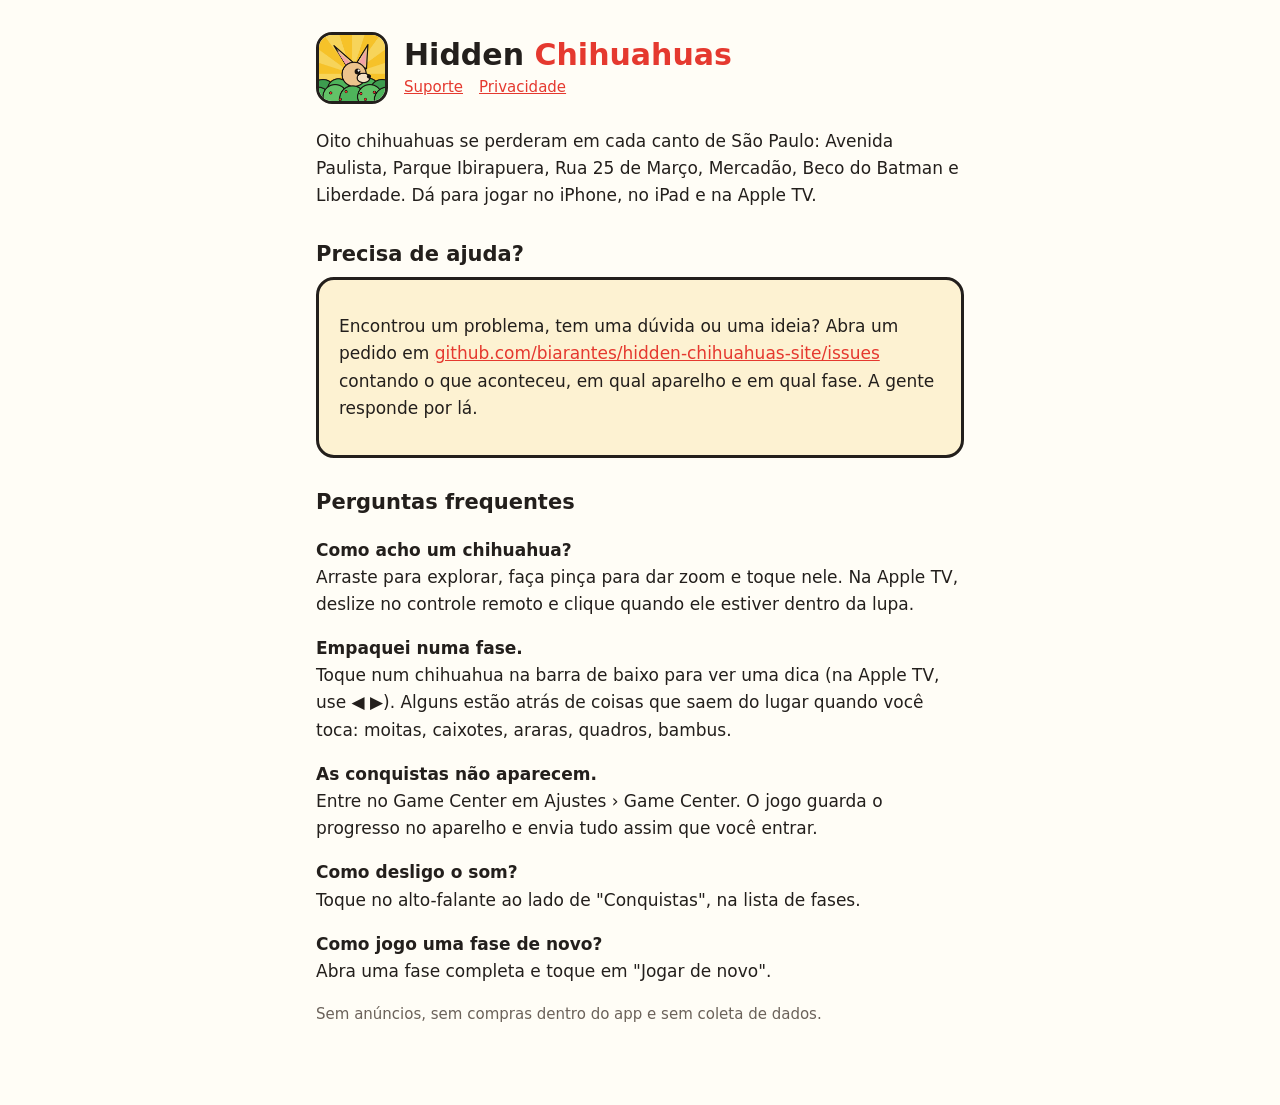
==== index.html @ 867075da "Support and privacy pages for Hidden Chihuahuas Co-Authored-By: Claude Opus 5.5 <noreply@anthropic.c" ====
<!doctype html>
<html lang="pt-BR">
<head>
<meta charset="utf-8">
<meta name="viewport" content="width=device-width, initial-scale=1">
<title>Hidden Chihuahuas · Suporte</title>
<link rel="stylesheet" href="style.css">
</head>
<body>
<main>
  <header>
    <img src="icon.png" alt="">
    <div>
      <h1>Hidden <span>Chihuahuas</span></h1>
      <nav><a href="./">Suporte</a><a href="privacidade.html">Privacidade</a></nav>
    </div>
  </header>

  <p>Oito chihuahuas se perderam em cada canto de São Paulo: Avenida Paulista, Parque Ibirapuera, Rua 25 de Março,
  Mercadão, Beco do Batman e Liberdade. Dá para jogar no iPhone, no iPad e na Apple TV.</p>

  <h2>Precisa de ajuda?</h2>
  <div class="card">
    <p>Encontrou um problema, tem uma dúvida ou uma ideia? Abra um pedido em
    <a href="https://github.com/biarantes/hidden-chihuahuas-site/issues/new">github.com/biarantes/hidden-chihuahuas-site/issues</a>
    contando o que aconteceu, em qual aparelho e em qual fase. A gente responde por lá.</p>
  </div>

  <h2>Perguntas frequentes</h2>
  <p><b>Como acho um chihuahua?</b><br>Arraste para explorar, faça pinça para dar zoom e toque nele. Na Apple TV, deslize no
  controle remoto e clique quando ele estiver dentro da lupa.</p>
  <p><b>Empaquei numa fase.</b><br>Toque num chihuahua na barra de baixo para ver uma dica (na Apple TV, use ◀ ▶).
  Alguns estão atrás de coisas que saem do lugar quando você toca: moitas, caixotes, araras, quadros, bambus.</p>
  <p><b>As conquistas não aparecem.</b><br>Entre no Game Center em Ajustes › Game Center. O jogo guarda o progresso no
  aparelho e envia tudo assim que você entrar.</p>
  <p><b>Como desligo o som?</b><br>Toque no alto-falante ao lado de "Conquistas", na lista de fases.</p>
  <p><b>Como jogo uma fase de novo?</b><br>Abra uma fase completa e toque em "Jogar de novo".</p>

  <p class="muted">Sem anúncios, sem compras dentro do app e sem coleta de dados.</p>
</main>
</body>
</html>
---- style.css ----
:root { --paper: #fffdf6; --ink: #231f1c; --red: #e5392f; --yellow: #f6c12d; --muted: #6b625a; }
@media (prefers-color-scheme: dark) { :root { --paper: #1f1b18; --ink: #f5efe6; --muted: #b9ada0; } }
* { box-sizing: border-box; }
body { margin: 0; background: var(--paper); color: var(--ink); font: 17px/1.6 "Chalkboard SE", ui-rounded, system-ui, sans-serif; }
main { max-width: 680px; margin: 0 auto; padding: 32px 16px 64px; }
header { display: flex; align-items: center; gap: 16px; margin-bottom: 24px; }
header img { width: 72px; height: 72px; border-radius: 16px; border: 3px solid var(--ink); }
h1 { margin: 0; font-size: 30px; line-height: 1.1; }
h1 span { color: var(--red); }
h2 { font-size: 21px; margin: 28px 0 6px; }
a { color: var(--red); }
nav { display: flex; gap: 16px; margin-top: 4px; font-size: 15px; }
.muted { color: var(--muted); font-size: 15px; }
.card { border: 3px solid var(--ink); border-radius: 18px; padding: 16px 20px; background: color-mix(in srgb, var(--yellow) 18%, var(--paper)); }
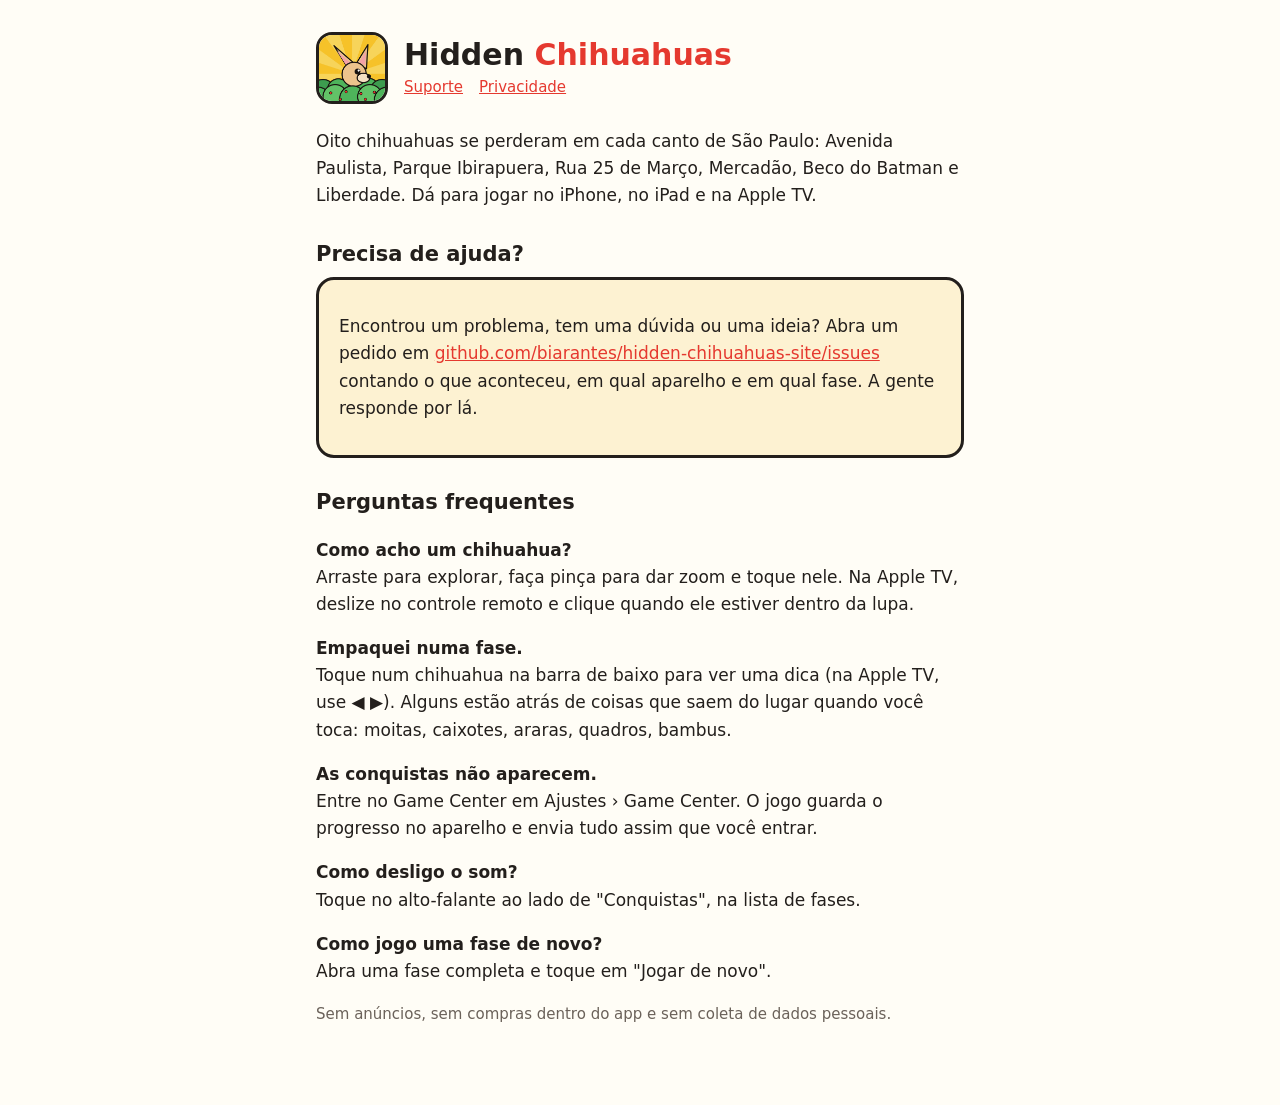
==== commit 059a6c9b: "Privacy: anonymous usage statistics (nanolytics) on iPhone and iPad Co-Authored-By: Claude Opus 5.5 " ====
--- a/index.html
+++ b/index.html
@@ -36,7 +36,7 @@
   <p><b>Como desligo o som?</b><br>Toque no alto-falante ao lado de "Conquistas", na lista de fases.</p>
   <p><b>Como jogo uma fase de novo?</b><br>Abra uma fase completa e toque em "Jogar de novo".</p>
 
-  <p class="muted">Sem anúncios, sem compras dentro do app e sem coleta de dados.</p>
+  <p class="muted">Sem anúncios, sem compras dentro do app e sem coleta de dados pessoais.</p>
 </main>
 </body>
 </html>
